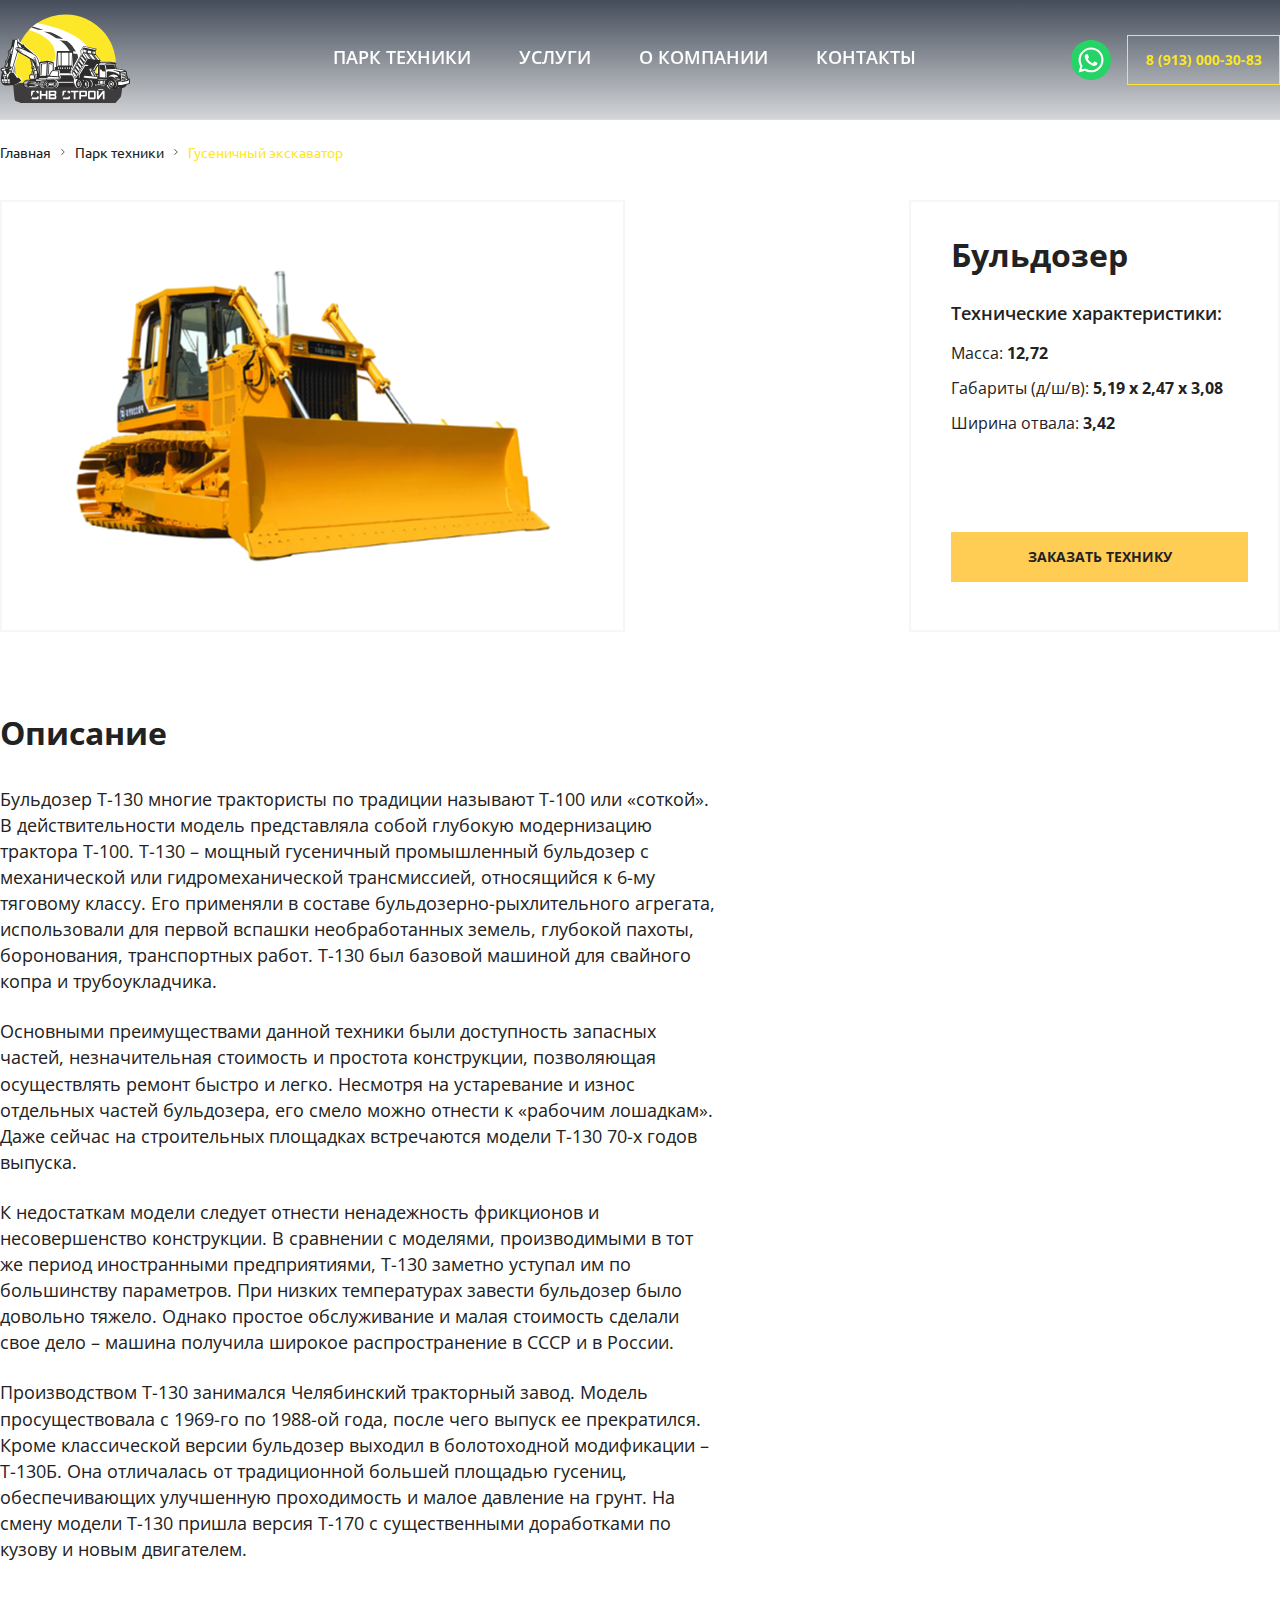
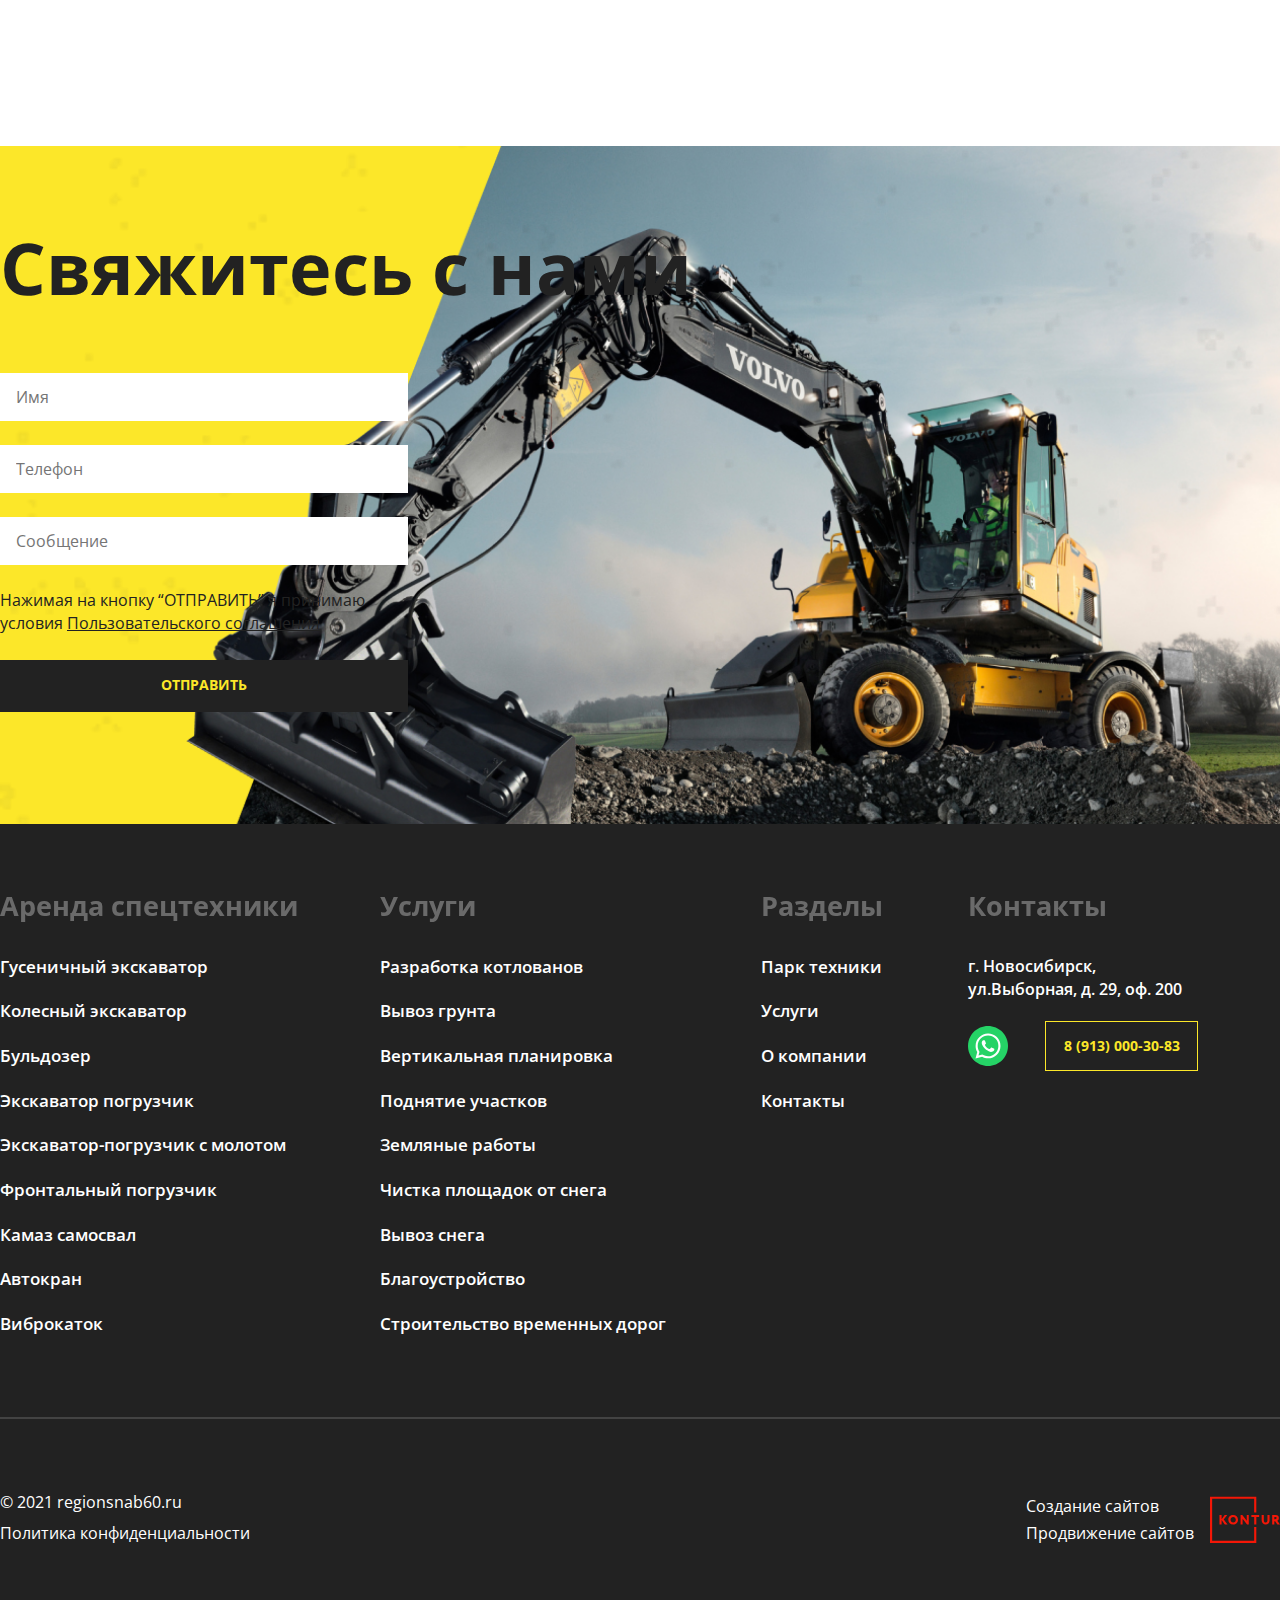
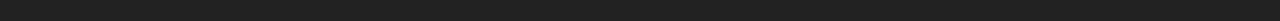
==== product.html @ 0daf1dda "web page" ====
<!DOCTYPE html>
<html lang="ru">
<head>
    <meta charset="UTF-8">
    <meta http-equiv="X-UA-Compatible" content="IE=edge">
    <meta name="viewport" content="width=device-width, initial-scale=1.0">
    <link rel="stylesheet" href="css/normalize.css">
    <link rel="stylesheet" href="css/style.css">
    <link rel="stylesheet" href="css/media.css">
    <title></title>
</head>
<body>
    <header class="header">
        <div class="container">
            <div class="header__box">
                <a href="#" class="header__logo">
                    <img src="img/logo.svg" alt="">
                </a>
                <ul class="header__navbar">
                    <li class="li">
                        <a class="item" href="#">Парк техники</a>
                    </li>
                    <li class="li">
                        <a class="item" href="#">Услуги</a>
                    </li>
                    <li class="li">
                        <a class="item" href="#">О компании</a>
                    </li>
                    <li class="li">
                        <a class="item" href="#">Контакты</a>
                    </li>
                </ul>
                <div class="header__right">
                    <a href="" class="soc">
                        <svg xmlns="http://www.w3.org/2000/svg" width="40" height="40" viewBox="0 0 40 40" fill="none">
                            <path d="M20 40C31.0457 40 40 31.0457 40 20C40 8.9543 31.0457 0 20 0C8.9543 0 0 8.9543 0 20C0 31.0457 8.9543 40 20 40Z" fill="#25D366"/>
                            <path d="M28.8581 11.0908C26.5075 8.73775 23.3822 7.4415 20.0522 7.43994C13.1916 7.43994 7.60656 13.0236 7.60437 19.8871C7.60312 22.0815 8.17656 24.223 9.26563 26.1099L7.5 32.5605L14.0984 30.8299C15.9169 31.8208 17.9638 32.3436 20.0472 32.3446H20.0525C26.9131 32.3446 32.4972 26.7599 32.5 19.8968C32.5016 16.5711 31.2075 13.4436 28.8581 11.0908ZM20.0525 30.2421H20.0484C18.1913 30.2415 16.3706 29.7427 14.7819 28.8002L14.4041 28.5758L10.4884 29.603L11.5331 25.7855L11.2872 25.393C10.2513 23.7461 9.70406 21.8427 9.70531 19.8871C9.70719 14.183 14.3488 9.54213 20.0556 9.54213C22.8194 9.54275 25.4166 10.6205 27.3703 12.5765C29.3238 14.5321 30.3988 17.1311 30.3981 19.8958C30.3963 25.6008 25.7547 30.2421 20.0525 30.2421ZM25.7275 22.4936C25.4163 22.3377 23.8872 21.5861 23.6019 21.4815C23.3166 21.3777 23.11 21.3261 22.9025 21.6374C22.695 21.9486 22.0991 22.6496 21.9172 22.8571C21.7359 23.0646 21.5547 23.0908 21.2434 22.9349C20.9322 22.779 19.9303 22.4508 18.7431 21.3908C17.8181 20.5668 17.1938 19.5474 17.0125 19.2361C16.8313 18.9249 16.9931 18.7571 17.1491 18.6018C17.2891 18.4624 17.4603 18.2386 17.6156 18.0568C17.7709 17.8749 17.8228 17.7452 17.9266 17.538C18.0303 17.3305 17.9788 17.149 17.9006 16.9933C17.8225 16.8374 17.2006 15.3065 16.9419 14.6836C16.6891 14.0771 16.4328 14.1593 16.2422 14.1499C16.0603 14.1411 15.8531 14.1386 15.6459 14.1386C15.4388 14.1386 15.1016 14.2165 14.8166 14.528C14.5319 14.8393 13.7281 15.5915 13.7281 17.123C13.7281 18.6536 14.8425 20.133 14.9981 20.3402C15.1538 20.5474 17.1913 23.6896 20.3113 25.0368C21.0531 25.3568 21.6328 25.5483 22.0844 25.6921C22.8294 25.9293 23.5075 25.8952 24.0438 25.8152C24.6413 25.7261 25.8838 25.063 26.1434 24.3365C26.4025 23.6102 26.4025 22.9877 26.3241 22.8577C26.2456 22.7274 26.0381 22.6496 25.7275 22.4936Z" fill="white"/>
                        </svg>
                    </a>
                    <a href="tel:8 (913) 000-30-83" class="btn">8 (913) 000-30-83</a>
                </div>
            </div>
        </div>
    </header>
    <main class="main">
        <div class="product_page">
            <div class="container">
                <div class="crumbs">
                    <a href="#">Главная</a>
                    <img src="img/right.svg" alt="">
                    <a href="#">Парк техники</a>
                    <img src="img/right.svg" alt="">
                    <p>Гусеничный экскаватор</p>
                </div>
            </div>
            <section class="product">
                <div class="container">
                    <div class="product__box">
                        <div class="product__left">
                            <div class="product__img">
                                <img src="img/img.png" alt="" class="">
                            </div>
                            <div class="product__description">
                                <h4>Описание</h4>
                                <p>Бульдозер Т-130 многие трактористы по традиции называют Т-100 или «соткой». В действительности модель представляла собой глубокую модернизацию трактора Т-100. Т-130 – мощный гусеничный промышленный бульдозер с механической или гидромеханической трансмиссией, относящийся к 6-му тяговому классу. Его применяли в составе бульдозерно-рыхлительного агрегата, использовали для первой вспашки необработанных земель, глубокой пахоты, боронования, транспортных работ. Т-130 был базовой машиной для свайного копра и трубоукладчика.</p>
                                <p>Основными преимуществами данной техники были доступность запасных частей, незначительная стоимость и простота конструкции, позволяющая осуществлять ремонт быстро и легко. Несмотря на устаревание и износ отдельных частей бульдозера, его смело можно отнести к «рабочим лошадкам». Даже сейчас на строительных площадках встречаются модели Т-130 70-х годов выпуска.</p>
                                <p>К недостаткам модели следует отнести ненадежность фрикционов и несовершенство конструкции. В сравнении с моделями, производимыми в тот же период иностранными предприятиями, Т-130 заметно уступал им по большинству параметров. При низких температурах завести бульдозер было довольно тяжело. Однако простое обслуживание и малая стоимость сделали свое дело – машина получила широкое распространение в СССР и в России.</p>
                                <p>Производством Т-130 занимался Челябинский тракторный завод. Модель просуществовала с 1969-го по 1988-ой года, после чего выпуск ее прекратился. Кроме классической версии бульдозер выходил в болотоходной модификации – Т-130Б. Она отличалась от традиционной большей площадью гусениц, обеспечивающих улучшенную проходимость и малое давление на грунт. На смену модели Т-130 пришла версия Т-170 с существенными доработками по кузову и новым двигателем.</p>
                            </div>
                        </div>
                        <div class="product__aside">
                            <div>
                                <h5 class="title">Бульдозер</h5>
                                <h4>Технические характеристики:</h4>
                                <div class="box">
                                    <p>Масса:</p>
                                    <h6>12,72</h6>
                                </div>
                                <div class="box">
                                    <p>Габариты (д/ш/в):</p>
                                    <h6>5,19 х 2,47 х 3,08</h6>
                                </div>
                                <div class="box">
                                    <p>Ширина отвала:</p>
                                    <h6>3,42</h6>
                                </div>
                            </div>
                            <button class="btn2">Заказать технику</button>
                        </div>
                    </div>
                </div>
            </section>
            <section class="contact_us">
                <img src="img/form-img.png" alt="" class="contact_us__img">
                <div class="container">
                    <div class="section_title">
                        <h2 class="h2">Свяжитесь с нами</h2>
                    </div>
                    <form action="" class="contact_us__fotm">
                        <input type="text" class="input" placeholder="Имя">
                        <input type="text" class="input" placeholder="Телефон">
                        <input type="text" class="input" placeholder="Сообщение">
                        <h6>Нажимая на кнопку “ОТПРАВИТЬ” я принимаю условия <a href="#">Пользовательского соглашения</a></h6>
                        <button class="contact_us__btn">Отправить</button>
                    </form>
                </div>
            </section>
        </div>
    </main>
    <footer class="footer">
        <div class="container">
            <div class="footer__top">
                <div class="footer__nav">
                    <h5>Аренда спецтехники</h5>
                    <ul>
                        <li>
                            <a href="#">Гусеничный экскаватор</a>
                        </li>
                        <li>
                            <a href="#">Колесный экскаватор</a>
                        </li>
                        <li>
                            <a href="#">Бульдозер</a>
                        </li>
                        <li>
                            <a href="#">Экскаватор погрузчик</a>
                        </li>
                        <li>
                            <a href="#">Экскаватор-погрузчик с молотом</a>
                        </li>
                        <li>
                            <a href="#">Фронтальный погрузчик</a>
                        </li>
                        <li>
                            <a href="#">Камаз самосвал</a>
                        </li>
                        <li>
                            <a href="#">Автокран</a>
                        </li>
                        <li>
                            <a href="#">Виброкаток</a>
                        </li>
                    </ul>
                </div>
                <div class="footer__nav">
                    <h5>Услуги</h5>
                    <ul>
                        <li>
                            <a href="#">Разработка котлованов</a>
                        </li>
                        <li>
                            <a href="#">Вывоз грунта</a>
                        </li>
                        <li>
                            <a href="#">Вертикальная планировка</a>
                        </li>
                        <li>
                            <a href="#">Поднятие участков</a>
                        </li>
                        <li>
                            <a href="#">Земляные работы</a>
                        </li>
                        <li>
                            <a href="#">Чистка площадок от снега</a>
                        </li>
                        <li>
                            <a href="#">Вывоз снега</a>
                        </li>
                        <li>
                            <a href="#">Благоустройство</a>
                        </li>
                        <li>
                            <a href="#">Строительство временных дорог</a>
                        </li>
                    </ul>
                </div>
                <div class="footer__nav footer__nav_min">
                    <h5>Разделы</h5>
                    <ul>
                        <li>
                            <a href="#">Парк техники</a>
                        </li>
                        <li>
                            <a href="#">Услуги</a>
                        </li>
                        <li>
                            <a href="#">О компании</a>
                        </li>
                        <li>
                            <a href="#">Контакты</a>
                        </li>
                    </ul>
                </div>
                <div class="footer__nav footer__nav_right">
                    <h5>Контакты</h5>
                    <p>г. Новосибирск, ул.Выборная, д. 29, оф. 200</p>
                    <div class="box">
                        <a href="" class="soc">
                            <svg xmlns="http://www.w3.org/2000/svg" width="40" height="40" viewBox="0 0 40 40" fill="none">
                                <path d="M20 40C31.0457 40 40 31.0457 40 20C40 8.9543 31.0457 0 20 0C8.9543 0 0 8.9543 0 20C0 31.0457 8.9543 40 20 40Z" fill="#25D366"/>
                                <path d="M28.8581 11.0908C26.5075 8.73775 23.3822 7.4415 20.0522 7.43994C13.1916 7.43994 7.60656 13.0236 7.60437 19.8871C7.60312 22.0815 8.17656 24.223 9.26563 26.1099L7.5 32.5605L14.0984 30.8299C15.9169 31.8208 17.9638 32.3436 20.0472 32.3446H20.0525C26.9131 32.3446 32.4972 26.7599 32.5 19.8968C32.5016 16.5711 31.2075 13.4436 28.8581 11.0908ZM20.0525 30.2421H20.0484C18.1913 30.2415 16.3706 29.7427 14.7819 28.8002L14.4041 28.5758L10.4884 29.603L11.5331 25.7855L11.2872 25.393C10.2513 23.7461 9.70406 21.8427 9.70531 19.8871C9.70719 14.183 14.3488 9.54213 20.0556 9.54213C22.8194 9.54275 25.4166 10.6205 27.3703 12.5765C29.3238 14.5321 30.3988 17.1311 30.3981 19.8958C30.3963 25.6008 25.7547 30.2421 20.0525 30.2421ZM25.7275 22.4936C25.4163 22.3377 23.8872 21.5861 23.6019 21.4815C23.3166 21.3777 23.11 21.3261 22.9025 21.6374C22.695 21.9486 22.0991 22.6496 21.9172 22.8571C21.7359 23.0646 21.5547 23.0908 21.2434 22.9349C20.9322 22.779 19.9303 22.4508 18.7431 21.3908C17.8181 20.5668 17.1938 19.5474 17.0125 19.2361C16.8313 18.9249 16.9931 18.7571 17.1491 18.6018C17.2891 18.4624 17.4603 18.2386 17.6156 18.0568C17.7709 17.8749 17.8228 17.7452 17.9266 17.538C18.0303 17.3305 17.9788 17.149 17.9006 16.9933C17.8225 16.8374 17.2006 15.3065 16.9419 14.6836C16.6891 14.0771 16.4328 14.1593 16.2422 14.1499C16.0603 14.1411 15.8531 14.1386 15.6459 14.1386C15.4388 14.1386 15.1016 14.2165 14.8166 14.528C14.5319 14.8393 13.7281 15.5915 13.7281 17.123C13.7281 18.6536 14.8425 20.133 14.9981 20.3402C15.1538 20.5474 17.1913 23.6896 20.3113 25.0368C21.0531 25.3568 21.6328 25.5483 22.0844 25.6921C22.8294 25.9293 23.5075 25.8952 24.0438 25.8152C24.6413 25.7261 25.8838 25.063 26.1434 24.3365C26.4025 23.6102 26.4025 22.9877 26.3241 22.8577C26.2456 22.7274 26.0381 22.6496 25.7275 22.4936Z" fill="white"/>
                            </svg>
                        </a>
                        <a href="tel:8 (913) 000-30-83" class="btn">8 (913) 000-30-83</a>
                    </div>
                </div>
            </div>
            <div class="footer__bottom">
                <div class="left">
                    <p>©  2021 regionsnab60.ru</p>
                    <a href="#">Политика конфиденциальности</a>
                </div>
                <div class="right">
                    <div>
                        <a href="#">Создание сайтов</a>
                        <a href="#">Продвижение сайтов</a>
                    </div>
                    <img src="img/Kontur.svg" alt="">
                </div>
            </div>
        </div>
    </footer>
    
    <script src="js/jquery.min.js"></script>
    <script src="js/main.js"></script>
</body>
</html>
---- css/style.css ----
@import url("https://fonts.googleapis.com/css2?family=Open+Sans:ital,wght@0,300;0,400;0,500;0,600;0,700;0,800;1,300;1,400;1,500;1,600;1,700;1,800&family=Ubuntu:ital,wght@0,300;0,400;0,500;0,700;1,300;1,400;1,500;1,700&display=swap");
*, *::before, *::after {
  margin: 0;
  padding: 0;
  outline: none;
  -webkit-box-sizing: border-box;
  box-sizing: border-box; }

:focus {
  outline: none; }

body {
  font-family: 'Open Sans', sans-serif; }

button {
  cursor: pointer; }

a {
  padding: 0;
  margin: 0;
  text-decoration: none; }

p {
  padding: 0;
  margin: 0; }

h1, h2, h3, h4, h5, h6 {
  padding: 0;
  margin: 0; }

ul, ol {
  list-style: none;
  padding: 0;
  margin: 0; }

.btn {
  width: 153px;
  height: 50px;
  border: 1px solid #FCE729;
  background: transparent;
  display: -webkit-box;
  display: -ms-flexbox;
  display: flex;
  -webkit-box-align: center;
  -ms-flex-align: center;
  align-items: center;
  -webkit-box-pack: center;
  -ms-flex-pack: center;
  justify-content: center;
  font-weight: bold;
  font-size: 14px;
  line-height: 145%;
  text-transform: uppercase;
  color: #FCE729;
  display: flex;
  align-items: center;
  justify-content: center;
  -webkit-transition: all 0.3s ease;
  -o-transition: all 0.3s ease;
  transition: all 0.3s ease; }

.btn:hover {
  color: #222222;
  background-color: #FCE729; }

.btn2 {
  width: 297px;
  height: 50px;
  background: #FFCD54;
  border: 0;
  display: -webkit-box;
  display: -ms-flexbox;
  display: flex;
  -webkit-box-align: center;
  -ms-flex-align: center;
  align-items: center;
  -webkit-box-pack: center;
  -ms-flex-pack: center;
  justify-content: center;
  font-weight: bold;
  font-size: 14px;
  line-height: 145%;
  text-transform: uppercase;
  color: #222222; }

.container {
  max-width: 1280px;
  width: 100%;
  margin: 0 auto; }

.header {
  width: 100%;
  height: 120px;
  background: -webkit-gradient(linear, left top, left bottom, from(#454D5A), color-stop(130%, rgba(74, 84, 96, 0)));
  background: -webkit-linear-gradient(top, #454D5A 0%, rgba(74, 84, 96, 0) 130%);
  background: -o-linear-gradient(top, #454D5A 0%, rgba(74, 84, 96, 0) 130%);
  background: linear-gradient(180deg, #454D5A 0%, rgba(74, 84, 96, 0) 130%);
  -webkit-box-shadow: inset 0px -1px 0px rgba(255, 255, 255, 0.15);
  box-shadow: inset 0px -1px 0px rgba(255, 255, 255, 0.15);
  position: fixed;
  top: 0;
  left: 0;
  z-index: 999;
  display: -webkit-box;
  display: -ms-flexbox;
  display: flex;
  -webkit-box-align: center;
  -ms-flex-align: center;
  align-items: center;
  -webkit-transition: all 0.3s ease;
  -o-transition: all 0.3s ease;
  transition: all 0.3s ease; }
  .header .container {
    height: 100%; }

.header.fixed {
  position: fixed;
  background: #454D5A;
  -webkit-box-shadow: inset 0px -1px 0px rgba(255, 255, 255, 0.15);
  box-shadow: inset 0px -1px 0px rgba(255, 255, 255, 0.15); }

.header__box {
  height: 100%;
  display: -webkit-box;
  display: -ms-flexbox;
  display: flex;
  -webkit-box-align: center;
  -ms-flex-align: center;
  align-items: center;
  -webkit-box-pack: justify;
  -ms-flex-pack: justify;
  justify-content: space-between; }

.header__navbar {
  display: -webkit-box;
  display: -ms-flexbox;
  display: flex;
  height: 100%; }
  .header__navbar .li {
    height: 100%;
    margin-left: 48px; }
    .header__navbar .li .item {
      display: -webkit-box;
      display: -ms-flexbox;
      display: flex;
      -webkit-box-align: center;
      -ms-flex-align: center;
      align-items: center;
      height: 100%;
      font-weight: 600;
      font-size: 18px;
      line-height: 145%;
      text-transform: uppercase;
      color: #FFFFFF;
      border-bottom: 6px solid transparent;
      -webkit-transition: all 0.3s ease;
      -o-transition: all 0.3s ease;
      transition: all 0.3s ease; }
    .header__navbar .li .item:hover {
      color: #FFCD54;
      border-bottom: 6px solid #FFCD54; }
  .header__navbar .item:nth-child(1) {
    margin-left: 0; }

.header__right {
  display: -webkit-box;
  display: -ms-flexbox;
  display: flex;
  -webkit-box-align: center;
  -ms-flex-align: center;
  align-items: center; }
  .header__right .soc {
    display: block;
    width: 40px;
    height: 40px; }
  .header__right .btn {
    margin-left: 16px; }

.banner {
  display: block;
  width: 100%;
  height: 950px;
  background: url(../img/bg_img.png) no-repeat center/cover;
  position: relative; }

.banner::after {
  content: "";
  width: 100%;
  height: 100%;
  background: -webkit-radial-gradient(50% 50%, 50% 50%, rgba(0, 0, 0, 0.2) 0%, rgba(0, 0, 0, 0) 100%);
  background: -o-radial-gradient(50% 50%, 50% 50%, rgba(0, 0, 0, 0.2) 0%, rgba(0, 0, 0, 0) 100%);
  background: radial-gradient(50% 50% at 50% 50%, rgba(0, 0, 0, 0.2) 0%, rgba(0, 0, 0, 0) 100%);
  position: absolute;
  top: 0;
  left: 0; }

.banner__content {
  position: absolute;
  top: 0;
  left: 0;
  z-index: 1;
  width: 100%;
  height: 100%;
  padding-top: 338px; }
  .banner__content .h1 {
    max-width: 900px;
    width: 100%;
    font-weight: bold;
    font-size: 80px;
    line-height: 93px;
    text-align: center;
    color: #FFFFFF;
    text-shadow: 0px 2px 0px rgba(0, 0, 0, 0.2);
    margin: 0 auto;
    margin-bottom: 48px; }
  .banner__content .btn2 {
    margin: 0 auto; }

.section_title .h2 {
  font-weight: bold;
  font-size: 72px;
  line-height: 83px;
  color: #222222;
  margin-bottom: 64px; }

.services {
  padding-top: 120px;
  padding-bottom: 160px; }

.services__box {
  display: -webkit-box;
  display: -ms-flexbox;
  display: flex;
  -webkit-box-pack: justify;
  -ms-flex-pack: justify;
  justify-content: space-between;
  -ms-flex-wrap: wrap;
  flex-wrap: wrap; }

.services__item {
  display: block;
  width: 400px;
  height: 418px;
  margin-bottom: 42px;
  position: relative;
  overflow: hidden; }
  .services__item .img {
    position: absolute;
    top: 0;
    left: 0;
    width: 100%;
    height: 100%;
    overflow: hidden; }
    .services__item .img img {
      width: 100%;
      height: auto;
      position: absolute;
      top: 50%;
      left: 50%;
      -webkit-transform: translate(-50%, -50%);
      -ms-transform: translate(-50%, -50%);
      transform: translate(-50%, -50%); }
  .services__item .img::after {
    content: "";
    width: 100%;
    height: 100%;
    background: #222222;
    opacity: 0;
    z-index: 1;
    position: absolute;
    top: 0;
    left: 0;
    -webkit-transition: all 0.3s ease;
    -o-transition: all 0.3s ease;
    transition: all 0.3s ease; }
  .services__item h5 {
    width: 340px;
    font-weight: bold;
    font-size: 32px;
    line-height: 130%;
    color: #FCE729;
    position: absolute;
    top: 32px;
    left: 40px;
    z-index: 3; }
  .services__item .bg {
    position: absolute;
    top: 0;
    left: 0;
    z-index: 2; }

.services__item.big {
  width: 839px; }
  .services__item.big h5 {
    width: 355px; }

.services__btn {
  display: -webkit-box;
  display: -ms-flexbox;
  display: flex;
  -webkit-box-align: center;
  -ms-flex-align: center;
  align-items: center;
  -webkit-box-pack: center;
  -ms-flex-pack: center;
  justify-content: center;
  width: 100%;
  height: 50px;
  position: absolute;
  bottom: -50px;
  left: 0;
  z-index: 2;
  background: #222222;
  font-weight: bold;
  font-size: 14px;
  line-height: 145%;
  text-transform: uppercase;
  color: #FCE729;
  border: 0;
  -webkit-transition: all 0.3s ease;
  -o-transition: all 0.3s ease;
  transition: all 0.3s ease; }

.services__item:hover .img::after {
  opacity: 0.5; }

.services__item:hover .services__btn {
  bottom: 0; }

.services__button {
  display: -webkit-box;
  display: -ms-flexbox;
  display: flex;
  -webkit-box-pack: center;
  -ms-flex-pack: center;
  justify-content: center;
  padding-top: 6px; }

.rent {
  background: #222222 url(../img/rent_bg.png) no-repeat center/cover;
  padding-top: 120px;
  padding-bottom: 160px; }
  .rent .h2 {
    color: #FFFFFF; }

.rent__box {
  display: -webkit-box;
  display: -ms-flexbox;
  display: flex;
  -ms-flex-wrap: wrap;
  flex-wrap: wrap; }

.rent__item {
  display: block;
  width: 400px;
  height: 418px;
  background: #F6F6F6;
  padding-top: 25px;
  margin-right: 40px;
  margin-bottom: 40px;
  overflow: hidden;
  position: relative;
  border: 1px solid #222222;
  -webkit-transition: all 0.3s ease;
  -o-transition: all 0.3s ease;
  transition: all 0.3s ease; }
  .rent__item .img {
    width: 374px;
    height: 235px;
    overflow: hidden;
    margin: 0 auto;
    margin-bottom: 40px;
    margin-bottom: 40px;
    position: relative; }
    .rent__item .img img {
      width: 100%;
      height: auto;
      position: absolute;
      top: 50%;
      left: 50%;
      -webkit-transform: translate(-50%, -50%);
      -ms-transform: translate(-50%, -50%);
      transform: translate(-50%, -50%); }
  .rent__item h5 {
    padding: 0 20px;
    font-weight: bold;
    font-size: 30px;
    line-height: 130%;
    text-align: center;
    color: #222222; }

.rent__item:nth-child(3n) {
  margin-right: 0; }

.rent__btn {
  position: absolute;
  left: 0;
  bottom: -100px;
  width: 100%;
  height: 114px;
  background: url(../img/r_bg.svg) no-repeat center;
  border: 0;
  font-weight: bold;
  font-size: 14px;
  line-height: 145%;
  text-transform: uppercase;
  color: #FCE729;
  -webkit-transition: all 0.3s ease;
  -o-transition: all 0.3s ease;
  transition: all 0.3s ease; }

.rent__item:hover {
  border: 1px solid #FCE729;
  -webkit-transform: translateY(-10px);
  -ms-transform: translateY(-10px);
  transform: translateY(-10px); }
  .rent__item:hover .rent__btn {
    bottom: 0; }

.rent__button {
  width: 840px;
  height: 418px;
  background: url(../img/r11.png) no-repeat center/cover;
  position: relative; }
  .rent__button .btn2 {
    position: absolute;
    top: 50%;
    left: 50%;
    -webkit-transform: translate(-50%, -50%);
    -ms-transform: translate(-50%, -50%);
    transform: translate(-50%, -50%);
    z-index: 1; }

.rent__button::after {
  content: "";
  width: 100%;
  height: 100%;
  background: -webkit-gradient(linear, left bottom, left top, from(rgba(34, 34, 34, 0.5)), to(rgba(34, 34, 34, 0.5)));
  background: -webkit-linear-gradient(bottom, rgba(34, 34, 34, 0.5), rgba(34, 34, 34, 0.5));
  background: -o-linear-gradient(bottom, rgba(34, 34, 34, 0.5), rgba(34, 34, 34, 0.5));
  background: linear-gradient(0deg, rgba(34, 34, 34, 0.5), rgba(34, 34, 34, 0.5));
  position: absolute;
  top: 0;
  left: 0; }

.advantages {
  padding-top: 160px;
  padding-bottom: 160px; }

.advantages__box {
  display: -webkit-box;
  display: -ms-flexbox;
  display: flex;
  -ms-flex-wrap: wrap;
  flex-wrap: wrap; }

.advantages__item {
  display: block;
  width: 407px;
  height: 300px;
  margin-right: 29px;
  margin-bottom: 29px;
  overflow: hidden;
  position: relative;
  -webkit-transition: all 0.3s ease;
  -o-transition: all 0.3s ease;
  transition: all 0.3s ease;
  background: #F6F6F6; }
  .advantages__item h5 {
    width: 340px;
    font-weight: bold;
    font-size: 30px;
    line-height: 130%;
    color: #222222;
    position: absolute;
    top: 40px;
    left: 40px;
    z-index: 3; }
    .advantages__item h5 span {
      position: relative;
      z-index: 1; }
  .advantages__item h5::after {
    content: "";
    width: 189px;
    height: 54px;
    position: absolute;
    left: -40px;
    top: -4px;
    background: url(../img/a_line.svg) no-repeat;
    background-position: left;
    background-size: 100%; }
  .advantages__item .icon {
    width: 80px;
    height: 80px;
    position: absolute;
    bottom: 32px;
    left: 40px;
    z-index: 3; }

.advantages__item:nth-child(3n) {
  margin-right: 0; }

.advantages__item::after {
  content: "";
  width: 100%;
  height: 100%;
  position: absolute;
  top: 0;
  left: 0;
  background: url(../img/a_bg.png) no-repeat center/cover;
  opacity: 0.3; }

.advantages__item::before {
  content: "";
  width: 100%;
  height: 100%;
  position: absolute;
  top: 0;
  left: -100%;
  z-index: 2;
  background: url(../img/a_line2.svg) no-repeat center/cover;
  -webkit-transition: all 0.3s ease;
  -o-transition: all 0.3s ease;
  transition: all 0.3s ease; }

.advantages__item:hover::before {
  left: 0; }

.advantages__item:hover {
  -webkit-transform: translateY(-5px);
  -ms-transform: translateY(-5px);
  transform: translateY(-5px); }

.advantages__button {
  display: -webkit-box;
  display: -ms-flexbox;
  display: flex;
  -webkit-box-align: center;
  -ms-flex-align: center;
  align-items: center;
  -webkit-box-pack: center;
  -ms-flex-pack: center;
  justify-content: center;
  width: 407px;
  height: 300px;
  background: url(../img/a_btn.png) no-repeat center/cover;
  position: relative; }
  .advantages__button .btn2 {
    position: relative;
    z-index: 1; }

.advantages__button::after {
  content: "";
  width: 100%;
  height: 100%;
  position: absolute;
  top: 0;
  left: 0;
  background: -webkit-gradient(linear, left bottom, left top, from(rgba(34, 34, 34, 0.8)), to(rgba(34, 34, 34, 0.8)));
  background: -webkit-linear-gradient(bottom, rgba(34, 34, 34, 0.8), rgba(34, 34, 34, 0.8));
  background: -o-linear-gradient(bottom, rgba(34, 34, 34, 0.8), rgba(34, 34, 34, 0.8));
  background: linear-gradient(0deg, rgba(34, 34, 34, 0.8), rgba(34, 34, 34, 0.8)); }

.contact_us {
  padding-top: 80px;
  padding-bottom: 112px;
  background: #FCE729;
  position: relative; }
  .contact_us .container {
    position: relative;
    z-index: 1; }

.contact_us__img {
  width: auto;
  height: 100%;
  position: absolute;
  top: 0;
  right: 0; }

.contact_us::after {
  content: "";
  width: 100%;
  height: 100%;
  position: absolute;
  top: 0;
  left: 0;
  background: url(../img/rent_bg.png) no-repeat center;
  background-size: 400%;
  opacity: 0.15; }

.contact_us__fotm {
  max-width: 408px;
  width: 100%; }
  .contact_us__fotm .input {
    width: 100%;
    height: 48px;
    margin-bottom: 24px;
    background: #FFFFFF;
    border: 0;
    padding: 0 16px;
    font-weight: normal;
    font-size: 16px;
    line-height: 145%;
    color: #767676; }
  .contact_us__fotm h6 {
    font-weight: normal;
    font-size: 16px;
    line-height: 145%;
    color: #222222;
    margin-bottom: 24px; }
    .contact_us__fotm h6 a {
      text-decoration: underline;
      color: #222222; }

.contact_us__btn {
  width: 100%;
  height: 52px;
  background: #222222;
  border: 0;
  font-weight: bold;
  font-size: 14px;
  line-height: 145%;
  text-transform: uppercase;
  color: #FCE729; }

.crumbs {
  display: -webkit-box;
  display: -ms-flexbox;
  display: flex;
  -webkit-box-align: center;
  -ms-flex-align: center;
  align-items: center; }
  .crumbs a {
    font-family: 'Ubuntu', sans-serif;
    font-weight: normal;
    font-size: 14px;
    line-height: 16px;
    color: #222222; }
  .crumbs img {
    margin: 0 10px; }
  .crumbs p {
    font-family: 'Ubuntu', sans-serif;
    font-weight: normal;
    font-size: 14px;
    line-height: 16px;
    color: #FCE729; }
  .crumbs a:hover {
    text-decoration: underline; }

.services_page {
  padding-top: 144px; }
  .services_page .services {
    padding-top: 40px; }

.technics_page {
  padding-top: 144px; }
  .technics_page .rent {
    background: transparent;
    padding-top: 40px; }
    .technics_page .rent .h2 {
      color: #222222; }
  .technics_page .rent__item {
    border-color: #fff; }
  .technics_page .rent__item:hover {
    border: 1px solid #FCE729; }

.product_page {
  padding-top: 144px; }

.product {
  padding-top: 40px;
  padding-bottom: 160px; }

.product__box {
  display: -webkit-box;
  display: -ms-flexbox;
  display: flex;
  -webkit-box-pack: justify;
  -ms-flex-pack: justify;
  justify-content: space-between; }

.product__img {
  width: 625px;
  height: 432px;
  background: #FFFFFF;
  border: 2px solid #F6F6F6;
  position: relative;
  margin-bottom: 80px; }
  .product__img img {
    width: 485px;
    position: absolute;
    top: 50%;
    left: 50%;
    -webkit-transform: translate(-50%, -50%);
    -ms-transform: translate(-50%, -50%);
    transform: translate(-50%, -50%); }

.product__left {
  width: 720px; }

.product__aside {
  display: -webkit-box;
  display: -ms-flexbox;
  display: flex;
  -webkit-box-orient: vertical;
  -webkit-box-direction: normal;
  -ms-flex-direction: column;
  flex-direction: column;
  -webkit-box-pack: justify;
  -ms-flex-pack: justify;
  justify-content: space-between;
  min-width: 371px;
  width: 371px;
  height: 432px;
  position: -webkit-sticky;
  position: sticky;
  top: 100px;
  background: #FFFFFF;
  border: 2px solid #F6F6F6;
  padding: 32px 40px 48px 40px; }
  .product__aside .title {
    font-weight: bold;
    font-size: 32px;
    line-height: 130%;
    color: #222222;
    margin-bottom: 24px; }
  .product__aside h4 {
    font-weight: 600;
    font-size: 18px;
    line-height: 145%;
    color: #222222;
    margin-bottom: 16px; }
  .product__aside .box {
    display: -webkit-box;
    display: -ms-flexbox;
    display: flex;
    margin-bottom: 12px; }
    .product__aside .box p {
      font-weight: normal;
      font-size: 16px;
      line-height: 145%;
      color: #222222;
      margin-right: 4px; }
    .product__aside .box h6 {
      font-weight: bold;
      font-size: 16px;
      line-height: 145%;
      color: #222222; }

.product__description h4 {
  font-weight: bold;
  font-size: 32px;
  line-height: 130%;
  color: #222222;
  margin-bottom: 32px; }

.product__description p {
  font-weight: normal;
  font-size: 18px;
  line-height: 145%;
  color: #222222;
  margin-bottom: 24px; }

.footer {
  background: #222222; }

.footer__top {
  display: -webkit-box;
  display: -ms-flexbox;
  display: flex;
  padding-top: 64px;
  padding-bottom: 80px; }

.footer__bottom {
  display: -webkit-box;
  display: -ms-flexbox;
  display: flex;
  -webkit-box-pack: justify;
  -ms-flex-pack: justify;
  justify-content: space-between;
  padding-top: 72px;
  padding-bottom: 72px;
  border-top: 2px solid #434343; }
  .footer__bottom .left p {
    font-weight: normal;
    font-size: 16px;
    line-height: 145%;
    color: #FFFFFF;
    margin-bottom: 8px; }
  .footer__bottom .left a {
    font-weight: normal;
    font-size: 16px;
    line-height: 145%;
    color: #FFFFFF; }
  .footer__bottom .left a:hover {
    text-decoration: underline; }
  .footer__bottom .right {
    display: -webkit-box;
    display: -ms-flexbox;
    display: flex;
    -webkit-box-pack: end;
    -ms-flex-pack: end;
    justify-content: flex-end; }
    .footer__bottom .right a {
      display: block;
      font-weight: normal;
      font-size: 16px;
      line-height: 145%;
      color: #FFFFFF;
      margin: 4px 0; }
    .footer__bottom .right img {
      margin-left: 16px; }

.footer__nav {
  width: 325px;
  margin-right: 82px; }
  .footer__nav h5 {
    font-weight: bold;
    font-size: 27px;
    line-height: 130%;
    color: #FFFFFF;
    opacity: 0.33;
    margin-bottom: 32px; }
  .footer__nav ul li {
    margin-bottom: 20px; }
    .footer__nav ul li a {
      font-weight: 600;
      font-size: 17px;
      line-height: 145%;
      color: #FFFFFF;
      -webkit-transition: all 0.3s ease;
      -o-transition: all 0.3s ease;
      transition: all 0.3s ease; }
    .footer__nav ul li a:hover {
      color: #FCE729; }
  .footer__nav ul li:last-child {
    margin-bottom: 0; }

.footer__nav_min {
  width: 137px; }

.footer__nav_right {
  width: 250px;
  margin-left: auto; }
  .footer__nav_right p {
    font-weight: 600;
    font-size: 16px;
    line-height: 145%;
    color: #FFFFFF;
    margin-bottom: 20px; }
  .footer__nav_right .box {
    display: -webkit-box;
    display: -ms-flexbox;
    display: flex;
    -webkit-box-align: center;
    -ms-flex-align: center;
    align-items: center;
    -webkit-box-pack: justify;
    -ms-flex-pack: justify;
    justify-content: space-between; }
    .footer__nav_right .box .soc {
      width: 40px;
      height: 40px; }
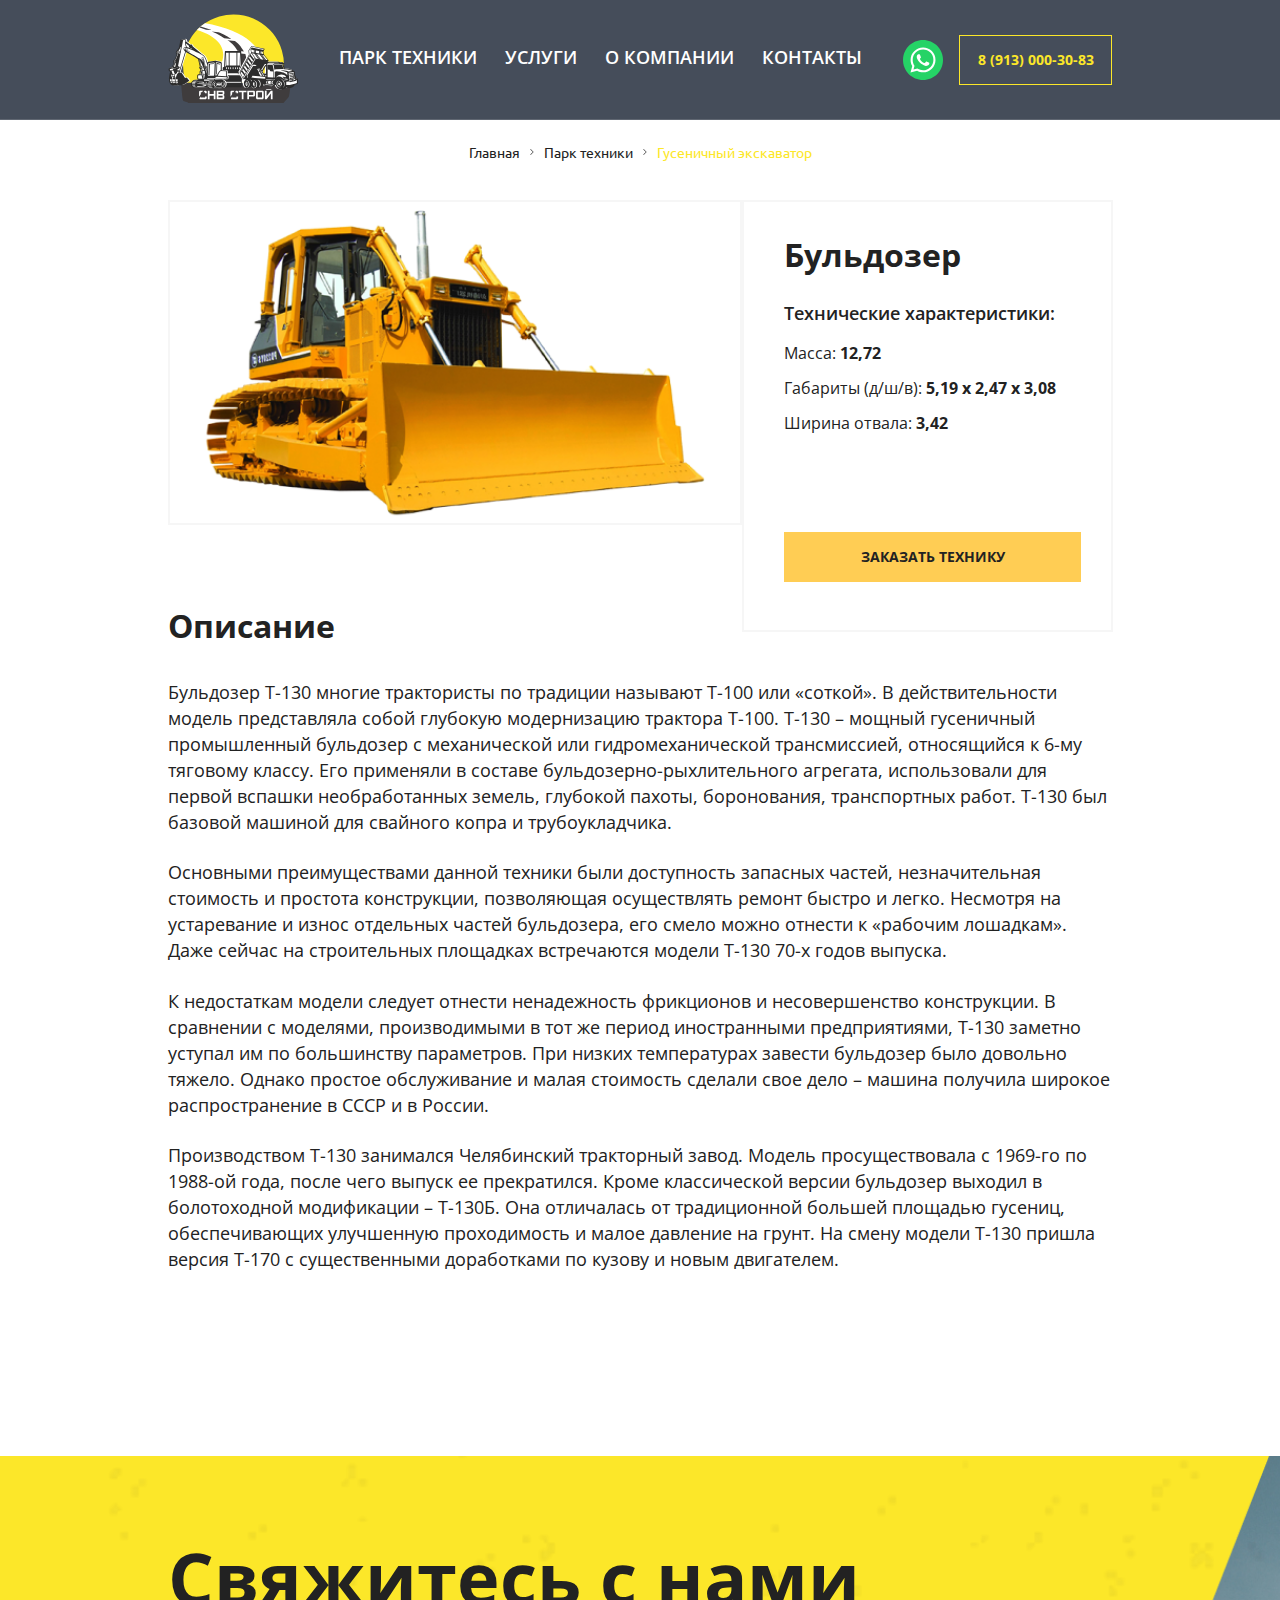
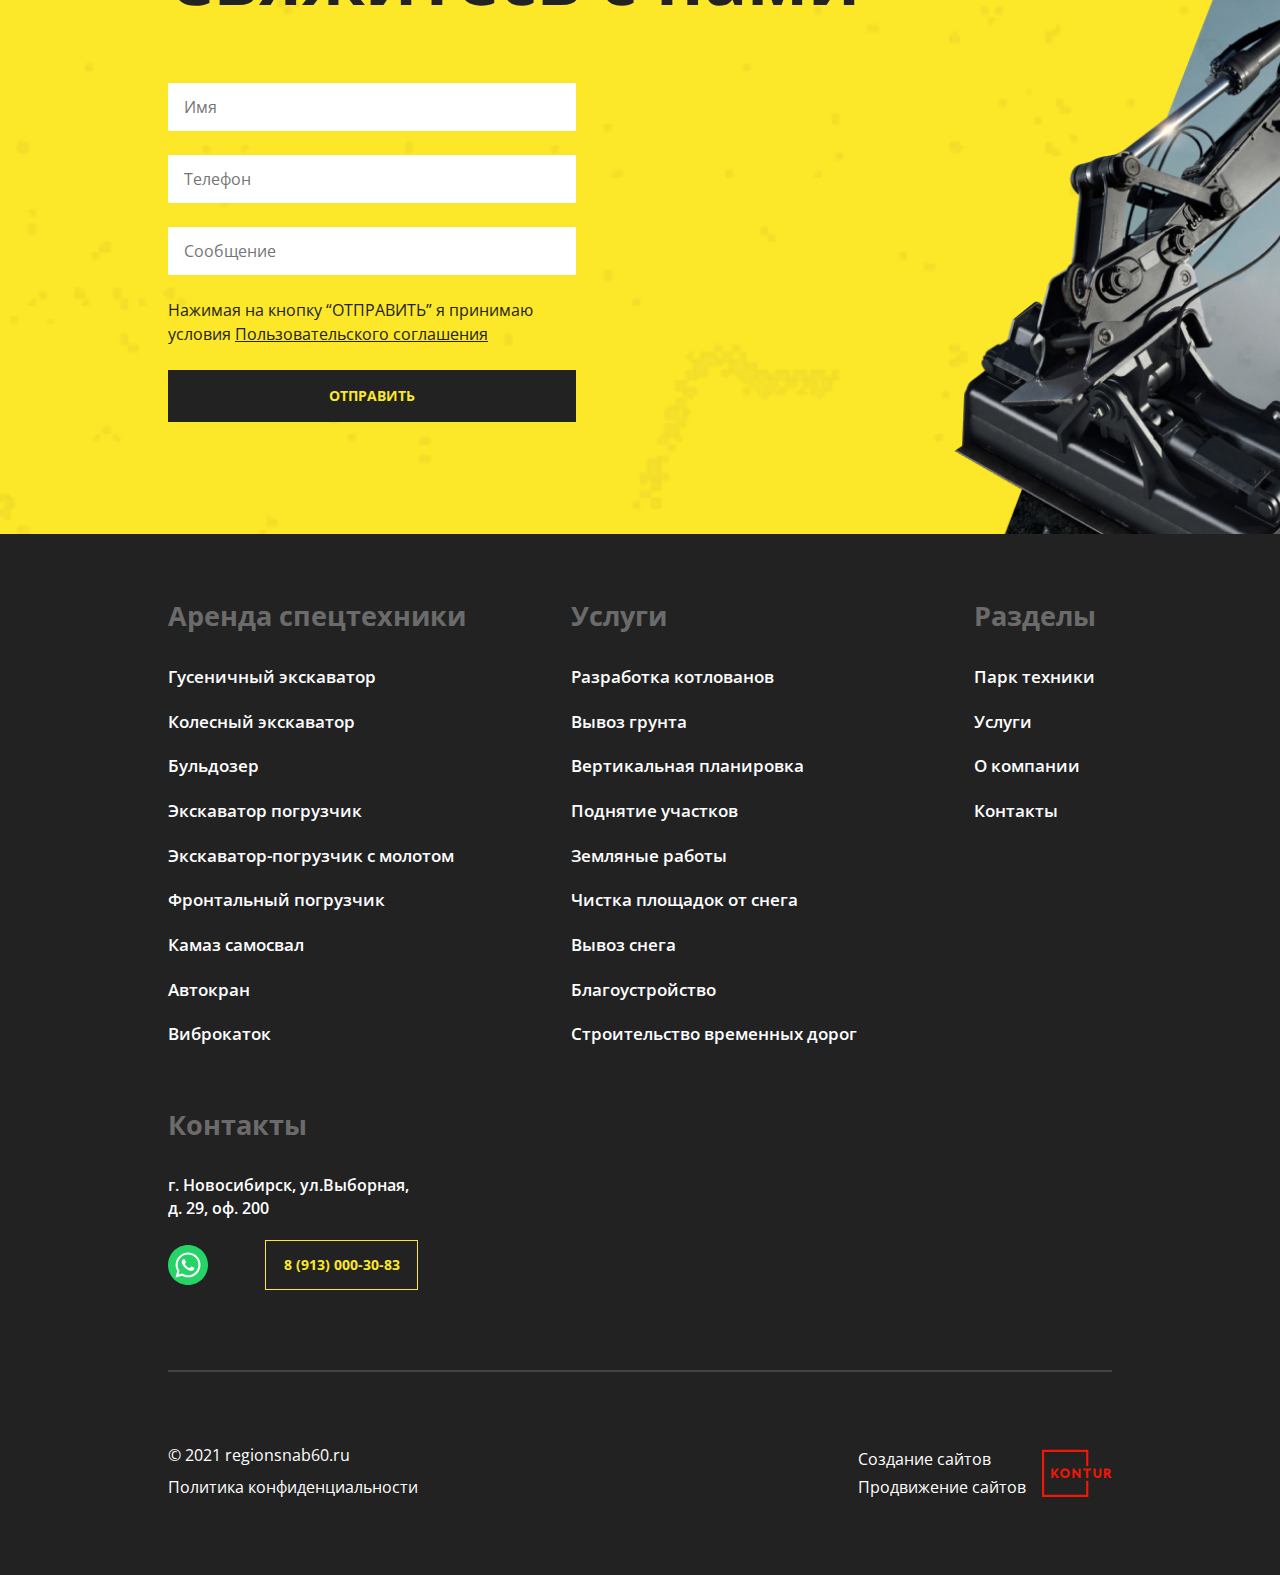
==== commit c830f0e3: "адаптация" ====
--- a/product.html
+++ b/product.html
@@ -10,7 +10,7 @@
     <title></title>
 </head>
 <body>
-    <header class="header">
+    <header class="header fixed_active">
         <div class="container">
             <div class="header__box">
                 <a href="#" class="header__logo">
@@ -39,6 +39,11 @@
                     </a>
                     <a href="tel:8 (913) 000-30-83" class="btn">8 (913) 000-30-83</a>
                 </div>
+                <button class="header__burgir">
+                    <span></span>
+                    <span></span>
+                    <span></span>
+                </button>
             </div>
         </div>
     </header>
@@ -55,10 +60,14 @@
             </div>
             <section class="product">
                 <div class="container">
+                    <h1 class="product__h1">Бульдозер</h1>
                     <div class="product__box">
                         <div class="product__left">
                             <div class="product__img">
                                 <img src="img/img.png" alt="" class="">
+                            </div>
+                            <div class="product__btn">
+                                <button class="btn2">Заказать технику</button>
                             </div>
                             <div class="product__description">
                                 <h4>Описание</h4>
@@ -88,6 +97,21 @@
                             <button class="btn2">Заказать технику</button>
                         </div>
                     </div>
+                    <div class="product__specifications">
+                        <div class="top">
+                            <button class="specifications_btn button active">Описание</button>
+                            <button class="specifications_btn2 button">Технические характеристики</button>
+                        </div>
+                        <div class="block active">
+                            <p>Бульдозер Т-130 многие трактористы по традиции называют Т-100 или «соткой». В действительности модель представляла собой глубокую модернизацию трактора Т-100. Т-130 – мощный гусеничный промышленный бульдозер с механической или гидромеханической трансмиссией, относящийся к 6-му тяговому классу. Его применяли в составе бульдозерно-рыхлительного агрегата, использовали для первой вспашки необработанных земель, глубокой пахоты, боронования, транспортных работ. Т-130 был базовой машиной для свайного копра и трубоукладчика.</p>
+                            <p>Основными преимуществами данной техники были доступность запасных частей, незначительная стоимость и простота конструкции, позволяющая осуществлять ремонт быстро и легко. Несмотря на устаревание и износ отдельных частей бульдозера, его смело можно отнести к «рабочим лошадкам». Даже сейчас на строительных площадках встречаются модели Т-130 70-х годов выпуска.</p>
+                            <p>К недостаткам модели следует отнести ненадежность фрикционов и несовершенство конструкции. В сравнении с моделями, производимыми в тот же период иностранными предприятиями, Т-130 заметно уступал им по большинству параметров. При низких температурах завести бульдозер было довольно тяжело. Однако простое обслуживание и малая стоимость сделали свое дело – машина получила широкое распространение в СССР и в России.</p>
+                            <p>Производством Т-130 занимался Челябинский тракторный завод. Модель просуществовала с 1969-го по 1988-ой года, после чего выпуск ее прекратился. Кроме классической версии бульдозер выходил в болотоходной модификации – Т-130Б. Она отличалась от традиционной большей площадью гусениц, обеспечивающих улучшенную проходимость и малое давление на грунт. На смену модели Т-130 пришла версия Т-170 с существенными доработками по кузову и новым двигателем.</p>
+                        </div>
+                        <div class="block2">
+                            характеристики
+                        </div>
+                    </div>
                 </div>
             </section>
             <section class="contact_us">
@@ -223,5 +247,19 @@
     
     <script src="js/jquery.min.js"></script>
     <script src="js/main.js"></script>
+    <script>
+        document.querySelector('.specifications_btn').addEventListener('click', function() {
+            this.classList.add('active');
+            document.querySelector('.specifications_btn2').classList.remove('active');
+            document.querySelector('.product__specifications .block').classList.add('active');
+            document.querySelector('.product__specifications .block2').classList.remove('active');
+        });
+        document.querySelector('.specifications_btn2').addEventListener('click', function() {
+            this.classList.add('active');
+            document.querySelector('.specifications_btn').classList.remove('active');
+            document.querySelector('.product__specifications .block2').classList.add('active');
+            document.querySelector('.product__specifications .block').classList.remove('active');
+        });
+    </script>
 </body>
 </html>--- a/css/style.css
+++ b/css/style.css
@@ -11,6 +11,9 @@
 
 body {
   font-family: 'Open Sans', sans-serif; }
+
+.main {
+  overflow: hidden; }
 
 button {
   cursor: pointer; }
@@ -86,7 +89,8 @@
 .container {
   max-width: 1280px;
   width: 100%;
-  margin: 0 auto; }
+  margin: 0 auto;
+  padding: 0 !important; }
 
 .header {
   width: 100%;
@@ -115,9 +119,11 @@
 
 .header.fixed {
   position: fixed;
-  background: #454D5A;
-  -webkit-box-shadow: inset 0px -1px 0px rgba(255, 255, 255, 0.15);
-  box-shadow: inset 0px -1px 0px rgba(255, 255, 255, 0.15); }
+  background: #454D5A; }
+
+.header.fixed_active {
+  position: fixed;
+  background: #454D5A; }
 
 .header__box {
   height: 100%;
@@ -226,6 +232,11 @@
 .services {
   padding-top: 120px;
   padding-bottom: 160px; }
+  .services .services__item.big h5 {
+    width: 420px; }
+  .services .services__item h5 {
+    top: 20px;
+    font-size: 29px; }
 
 .services__box {
   display: -webkit-box;
@@ -861,3 +872,640 @@
     .footer__nav_right .box .soc {
       width: 40px;
       height: 40px; }
+
+@media screen and (max-width: 1800px) {
+  .contact_us__img {
+    right: -15%; } }
+
+@media screen and (max-width: 1280px) {
+  .container {
+    max-width: 944px; }
+  .header__navbar .li {
+    margin-left: 28px; }
+  .header__navbar .li:nth-child(1) {
+    margin-left: 0; }
+  .header__navbar .li .item {
+    font-weight: 600;
+    font-size: 18px;
+    line-height: 145%; }
+  .services__item {
+    width: 49%;
+    margin-bottom: 28px; }
+  .services__item.big {
+    width: 100%;
+    margin-bottom: 28px; }
+  .services__item .bg {
+    width: 100%; }
+  .services__item.big .bg {
+    width: 498px; }
+  .rent__box {
+    -webkit-box-pack: justify;
+    -ms-flex-pack: justify;
+    justify-content: space-between; }
+  .rent__item {
+    width: 48%;
+    margin: 0;
+    margin-bottom: 40px; }
+  .rent__btn {
+    background-size: 100%; }
+  .rent__button {
+    width: 100%; }
+  .advantages__item {
+    width: 48%;
+    margin: 0;
+    margin-bottom: 28px; }
+  .advantages__box {
+    -webkit-box-pack: justify;
+    -ms-flex-pack: justify;
+    justify-content: space-between; }
+  .advantages__button {
+    width: 48%; }
+  .contact_us__img {
+    right: -60%; }
+  .footer__top {
+    -ms-flex-wrap: wrap;
+    flex-wrap: wrap; }
+  .footer__nav {
+    width: 325px;
+    margin-right: 78px; }
+  .footer__nav.footer__nav_min {
+    width: 137px;
+    margin-right: 0; }
+  .footer__nav.footer__nav_right {
+    width: 250px;
+    margin-left: 0;
+    margin-top: 60px; }
+  .services .services__item:nth-child(1) {
+    -webkit-box-ordinal-group: 2;
+    -ms-flex-order: 1;
+    order: 1; }
+  .services .services__item:nth-child(2) {
+    -webkit-box-ordinal-group: 3;
+    -ms-flex-order: 2;
+    order: 2; }
+  .services .services__item:nth-child(3) {
+    -webkit-box-ordinal-group: 4;
+    -ms-flex-order: 3;
+    order: 3; }
+  .services .services__item:nth-child(4) {
+    -webkit-box-ordinal-group: 5;
+    -ms-flex-order: 4;
+    order: 4; }
+  .services .services__item:nth-child(6) {
+    -webkit-box-ordinal-group: 6;
+    -ms-flex-order: 5;
+    order: 5; }
+  .services .services__item:nth-child(7) {
+    -webkit-box-ordinal-group: 7;
+    -ms-flex-order: 6;
+    order: 6; }
+  .services .services__item:nth-child(5) {
+    -webkit-box-ordinal-group: 8;
+    -ms-flex-order: 7;
+    order: 7; }
+  .services .services__item:nth-child(8) {
+    -webkit-box-ordinal-group: 11;
+    -ms-flex-order: 10;
+    order: 10; }
+  .services .services__item:nth-child(9) {
+    width: 49%;
+    -webkit-box-ordinal-group: 9;
+    -ms-flex-order: 8;
+    order: 8; }
+    .services .services__item:nth-child(9) .img img {
+      width: auto;
+      height: 100%; }
+  .services .services__item:nth-child(10) {
+    -webkit-box-ordinal-group: 10;
+    -ms-flex-order: 9;
+    order: 9; }
+  .product__left {
+    width: 574px; }
+  .product__img {
+    width: 574px;
+    height: 325px; }
+    .product__img img {
+      width: 510px; }
+  .product__description {
+    width: 944px; }
+  .crumbs {
+    -webkit-box-pack: center;
+    -ms-flex-pack: center;
+    justify-content: center; } }
+
+.header__burgir {
+  display: none; }
+
+.catalog_menu {
+  display: none; }
+
+.product__btn {
+  display: none; }
+
+.product__h1 {
+  display: none; }
+
+.product__specifications {
+  display: none; }
+
+@media screen and (max-width: 950px) {
+  .product__specifications {
+    display: block;
+    padding: 0 40px; }
+    .product__specifications .top {
+      margin-bottom: 32px;
+      min-width: 610px; }
+      .product__specifications .top .button {
+        font-weight: bold;
+        font-size: 24px;
+        line-height: 130%;
+        text-align: center;
+        color: #222222;
+        border: none;
+        background: transparent;
+        padding: 0 24px;
+        padding-bottom: 4px;
+        border-bottom: 4px solid transparent; }
+      .product__specifications .top .button.active {
+        color: #FFCD54;
+        border-bottom: 4px solid #FFCD54; }
+    .product__specifications .block {
+      display: none;
+      font-weight: normal;
+      font-size: 18px;
+      line-height: 145%;
+      color: #222222; }
+      .product__specifications .block p {
+        margin-bottom: 16px; }
+    .product__specifications .block.active {
+      display: block; }
+    .product__specifications .block2 {
+      display: none; }
+    .product__specifications .block2.active {
+      display: block; }
+  .product__h1 {
+    display: block;
+    font-weight: bold;
+    font-size: 24px;
+    line-height: 130%;
+    text-align: center;
+    color: #222222;
+    margin-bottom: 40px; }
+  .product__img {
+    margin-bottom: 0; }
+  .product__btn {
+    display: -webkit-box;
+    display: -ms-flexbox;
+    display: flex;
+    -webkit-box-pack: center;
+    -ms-flex-pack: center;
+    justify-content: center;
+    margin-bottom: 80px; }
+    .product__btn .btn2 {
+      width: 100%;
+      height: 50px;
+      background: #FCE729; }
+  .product__description {
+    display: none; }
+  .catalog_menu {
+    display: none;
+    width: 100%;
+    height: 100vh;
+    background: rgba(0, 0, 0, 0.6);
+    position: fixed;
+    top: 0;
+    left: 0;
+    z-index: 9999;
+    overflow-y: auto; }
+    .catalog_menu .ul .li .open {
+      display: -webkit-box;
+      display: -ms-flexbox;
+      display: flex;
+      -webkit-box-align: center;
+      -ms-flex-align: center;
+      align-items: center;
+      height: 80px;
+      -webkit-box-shadow: inset 0px -1px 0px #4A4A4A, inset 0px 1px 0px #4A4A4A;
+      box-shadow: inset 0px -1px 0px #4A4A4A, inset 0px 1px 0px #4A4A4A;
+      font-weight: 600;
+      font-size: 18px;
+      line-height: 145%;
+      text-transform: uppercase;
+      color: #FFFFFF;
+      padding: 0 40px 0 64px;
+      cursor: pointer; }
+      .catalog_menu .ul .li .open .icon {
+        width: 32px;
+        height: 32px;
+        border: 1px solid #FFFFFF;
+        border-radius: 2px;
+        margin-left: auto;
+        display: -webkit-box;
+        display: -ms-flexbox;
+        display: flex;
+        -webkit-box-align: center;
+        -ms-flex-align: center;
+        align-items: center;
+        -webkit-box-pack: center;
+        -ms-flex-pack: center;
+        justify-content: center; }
+    .catalog_menu .sub {
+      max-height: 0;
+      overflow: hidden; }
+      .catalog_menu .sub li a {
+        display: -webkit-box;
+        display: -ms-flexbox;
+        display: flex;
+        -webkit-box-align: center;
+        -ms-flex-align: center;
+        align-items: center;
+        height: 50px;
+        padding: 0 72px;
+        font-weight: 600;
+        font-size: 18px;
+        line-height: 145%;
+        color: #FFFFFF;
+        -webkit-box-shadow: inset 0px -1px 0px #4A4A4A, inset 0px 1px 0px #4A4A4A;
+        box-shadow: inset 0px -1px 0px #4A4A4A, inset 0px 1px 0px #4A4A4A; }
+    .catalog_menu .open.active .icon {
+      border: 1px solid #FCE729 !important; }
+      .catalog_menu .open.active .icon svg {
+        -webkit-transform: rotate(-180deg);
+        -ms-transform: rotate(-180deg);
+        transform: rotate(-180deg); }
+    .catalog_menu .open.active + .sub {
+      max-height: 10000px; }
+  .catalog_menu.active {
+    display: block; }
+  .catalog_menu__btn .btn2 {
+    width: 100%;
+    height: 80px;
+    background: #FCE729; }
+  .catalog_menu__block {
+    max-width: 540px;
+    width: 100%;
+    margin-left: auto;
+    background: #222222;
+    -webkit-box-shadow: 0px 4px 20px rgba(0, 0, 0, 0.08);
+    box-shadow: 0px 4px 20px rgba(0, 0, 0, 0.08);
+    padding-top: 119px; }
+    .catalog_menu__block .top {
+      width: 100%;
+      height: 119px;
+      display: -webkit-box;
+      display: -ms-flexbox;
+      display: flex;
+      -webkit-box-align: center;
+      -ms-flex-align: center;
+      align-items: center;
+      -webkit-box-pack: end;
+      -ms-flex-pack: end;
+      justify-content: flex-end;
+      padding-right: 34px;
+      position: fixed;
+      top: 0;
+      right: 0;
+      background: #222222; }
+  .catalog_menu__close {
+    width: 56px;
+    height: 50px;
+    border: 0;
+    background: transparent;
+    position: relative; }
+    .catalog_menu__close span:nth-child(1) {
+      width: 48px;
+      height: 4px;
+      background: #FFCD54;
+      position: absolute;
+      top: 50%;
+      left: 50%;
+      -webkit-transform: translate(-50%, -50%) rotate(45deg);
+      -ms-transform: translate(-50%, -50%) rotate(45deg);
+      transform: translate(-50%, -50%) rotate(45deg); }
+    .catalog_menu__close span:nth-child(2) {
+      width: 48px;
+      height: 4px;
+      background: #FFCD54;
+      position: absolute;
+      top: 50%;
+      left: 50%;
+      -webkit-transform: translate(-50%, -50%) rotate(-45deg);
+      -ms-transform: translate(-50%, -50%) rotate(-45deg);
+      transform: translate(-50%, -50%) rotate(-45deg); }
+  .header__burgir {
+    display: -webkit-box;
+    display: -ms-flexbox;
+    display: flex;
+    -webkit-box-orient: vertical;
+    -webkit-box-direction: normal;
+    -ms-flex-direction: column;
+    flex-direction: column;
+    -webkit-box-align: end;
+    -ms-flex-align: end;
+    align-items: flex-end;
+    -webkit-box-pack: justify;
+    -ms-flex-pack: justify;
+    justify-content: space-between;
+    width: 56px;
+    height: 50px;
+    border: 0;
+    background: transparent;
+    padding: 10px 0;
+    padding-right: 4px; }
+    .header__burgir span:nth-child(1) {
+      width: 48px;
+      height: 4px;
+      background: #FFFFFF; }
+    .header__burgir span:nth-child(2) {
+      width: 35px;
+      height: 4px;
+      background: #FFFFFF; }
+    .header__burgir span:nth-child(3) {
+      width: 48px;
+      height: 4px;
+      background: #FFFFFF; }
+  .container {
+    max-width: 686px; }
+  .header__navbar {
+    display: none; }
+  .header__right .btn {
+    width: 280px;
+    margin-left: 24px; }
+  .banner {
+    height: 600px; }
+  .banner__content {
+    padding-top: 220px;
+    position: relative; }
+    .banner__content .btn2 {
+      position: absolute;
+      bottom: -80px;
+      left: 0;
+      width: 100%;
+      height: 80px;
+      background: #FCE729; }
+  .banner__content .h1 {
+    max-width: 670px;
+    font-size: 60px;
+    line-height: 120%; }
+  .services {
+    padding-top: 160px;
+    padding-bottom: 120px; }
+  .services__item {
+    width: 100%;
+    margin: 0;
+    margin-bottom: 24px; }
+    .services__item .bg {
+      width: 110% !important;
+      top: 340px; }
+  .services__item .img img {
+    width: 130%; }
+  .services__item h5 {
+    width: 100% !important;
+    height: 80px;
+    top: auto !important;
+    left: 0;
+    bottom: 0;
+    padding: 24px;
+    text-align: center; }
+  .section_title .h2 {
+    font-size: 56px;
+    line-height: 130%;
+    text-align: center;
+    margin-bottom: 40px; }
+  .rent__item {
+    height: 350px; }
+  .rent__item .img {
+    width: 300px;
+    height: 193px;
+    margin-bottom: 36px; }
+  .rent__item h5 {
+    font-size: 24px;
+    line-height: 130%;
+    padding: 0 4px; }
+  .rent__btn {
+    bottom: -92px; }
+  .rent__item:hover .rent__btn {
+    bottom: -12px; }
+  .rent__button {
+    height: 340px; }
+  .rent {
+    padding-top: 100px;
+    padding-bottom: 100px; }
+  .advantages {
+    padding-top: 120px;
+    padding-bottom: 120px; }
+  .advantages__item {
+    margin-bottom: 30px; }
+  .advantages__item h5 {
+    font-size: 24px;
+    line-height: 130%; }
+  .contact_us__img {
+    right: -80%; }
+  .contact_us {
+    padding-top: 70px;
+    padding-bottom: 89px; }
+    .contact_us .section_title {
+      max-width: 410px; }
+      .contact_us .section_title .h2 {
+        text-align: start; }
+  .contact_us__fotm {
+    max-width: 358px; }
+  .footer__nav {
+    width: 100% !important;
+    border-bottom: 2px solid #434343;
+    margin: 0;
+    padding: 40px 0; }
+    .footer__nav ul {
+      display: -webkit-box;
+      display: -ms-flexbox;
+      display: flex;
+      -ms-flex-wrap: wrap;
+      flex-wrap: wrap;
+      -webkit-box-pack: justify;
+      -ms-flex-pack: justify;
+      justify-content: space-between; }
+  .footer__top {
+    padding-bottom: 0;
+    padding-top: 20px; }
+  .footer__nav.footer__nav_right {
+    margin-top: 0;
+    display: -webkit-box;
+    display: -ms-flexbox;
+    display: flex;
+    -webkit-box-align: center;
+    -ms-flex-align: center;
+    align-items: center;
+    -webkit-box-pack: justify;
+    -ms-flex-pack: justify;
+    justify-content: space-between;
+    -ms-flex-wrap: wrap;
+    flex-wrap: wrap; }
+    .footer__nav.footer__nav_right h5 {
+      width: 100%; }
+    .footer__nav.footer__nav_right p {
+      width: 250px;
+      margin-bottom: 0; }
+  .footer__nav_right .box .soc {
+    margin-right: 112px; }
+  .services .services__item:nth-child(9) {
+    width: 100% !important; }
+  .services .services__item h5 {
+    font-size: 24px;
+    line-height: 130%; }
+  .product__left {
+    width: 100%; }
+  .product__img {
+    width: 100%;
+    height: 516px; }
+    .product__img img {
+      width: 610px; }
+  .product__aside {
+    display: none; }
+  .product__description {
+    width: 100%; }
+  .product {
+    padding-bottom: 120px; } }
+
+@media screen and (max-width: 767px) {
+  .product__specifications {
+    padding: 0 15px; }
+  .product__btn {
+    margin-bottom: 56px; }
+  .catalog_menu__block .top {
+    padding-right: 10px; }
+  .catalog_menu .ul .li .open {
+    padding-left: 10px;
+    padding-right: 10px; }
+  .catalog_menu .sub li a {
+    padding: 0 10px; }
+  .container {
+    padding: 0 15px !important; }
+  .header {
+    height: 80px; }
+  .header__right .btn {
+    display: none; }
+  .banner {
+    height: 320px;
+    margin-top: 82px; }
+  .banner__content {
+    padding-top: 62px; }
+  .header__logo {
+    width: 72px;
+    height: 50px; }
+    .header__logo img {
+      width: 100%; }
+  .banner__content .h1 {
+    font-size: 32px;
+    line-height: 140%;
+    max-width: 300px; }
+  .services .container {
+    padding: 0 !important; }
+  .services__item {
+    height: 222px;
+    margin-bottom: 20px; }
+  .services__item .img img {
+    width: 105%; }
+  .services__item .bg {
+    top: 158px; }
+  .services .services__item h5 {
+    height: 70px;
+    font-size: 18px;
+    line-height: 130%; }
+  .banner__content .btn2 {
+    height: 64px;
+    bottom: -64px; }
+  .services {
+    padding-top: 128px;
+    padding-bottom: 80px; }
+  .section_title .h2 {
+    font-size: 28px;
+    line-height: 130%;
+    margin-bottom: 32px; }
+  .rent__item {
+    width: 100%;
+    padding-top: 18px;
+    margin-bottom: 16px; }
+  .rent__item .img {
+    width: 270px;
+    height: 170px;
+    margin-bottom: 34px; }
+  .rent__item h5 {
+    font-size: 18px;
+    line-height: 130%; }
+  .rent__btn {
+    height: 58px;
+    bottom: 0px;
+    background-position: top; }
+  .rent__item:hover .rent__btn {
+    bottom: 0px; }
+  .rent__button {
+    height: 200px; }
+  .rent {
+    padding-top: 64px;
+    padding-bottom: 64px; }
+  .advantages {
+    padding-top: 80px;
+    padding-bottom: 80px; }
+  .advantages__item {
+    width: 100%;
+    height: 237px;
+    margin-bottom: 16px; }
+  .advantages__item h5 {
+    width: 100%;
+    font-size: 18px;
+    line-height: 130%;
+    padding-top: 8px; }
+  .advantages__button {
+    width: 100%;
+    height: 237px; }
+  .contact_us {
+    padding-top: 56px;
+    padding-bottom: 56px; }
+  .contact_us .section_title .h2 {
+    text-align: center; }
+  .contact_us__img {
+    display: none; }
+  .services__btn {
+    display: none; }
+  .footer__top {
+    padding-top: 32px; }
+  .footer__nav {
+    padding: 32px 0; }
+  .footer__nav h5 {
+    font-size: 18px;
+    line-height: 130%;
+    margin-bottom: 26px; }
+  .footer__nav ul li a {
+    font-size: 14px;
+    line-height: 145%;
+    margin-bottom: 16px; }
+  .footer__nav.footer__nav_right p {
+    max-width: 289px;
+    width: 100%; }
+  .footer__nav_right .box {
+    width: 100%;
+    margin-top: 24px; }
+  .footer__bottom {
+    -webkit-box-orient: vertical;
+    -webkit-box-direction: normal;
+    -ms-flex-direction: column;
+    flex-direction: column;
+    padding-top: 64px;
+    padding-bottom: 64px; }
+    .footer__bottom .left {
+      margin-bottom: 24px; }
+    .footer__bottom .right {
+      -webkit-box-pack: start;
+      -ms-flex-pack: start;
+      justify-content: flex-start; }
+  .product__img {
+    height: 242px;
+    margin-bottom: 56px; }
+  .product__img img {
+    width: 284px; }
+  .product .container {
+    padding: 0 !important; }
+  .product__description {
+    padding: 0 15px !important; }
+  .crumbs {
+    display: none; } }
